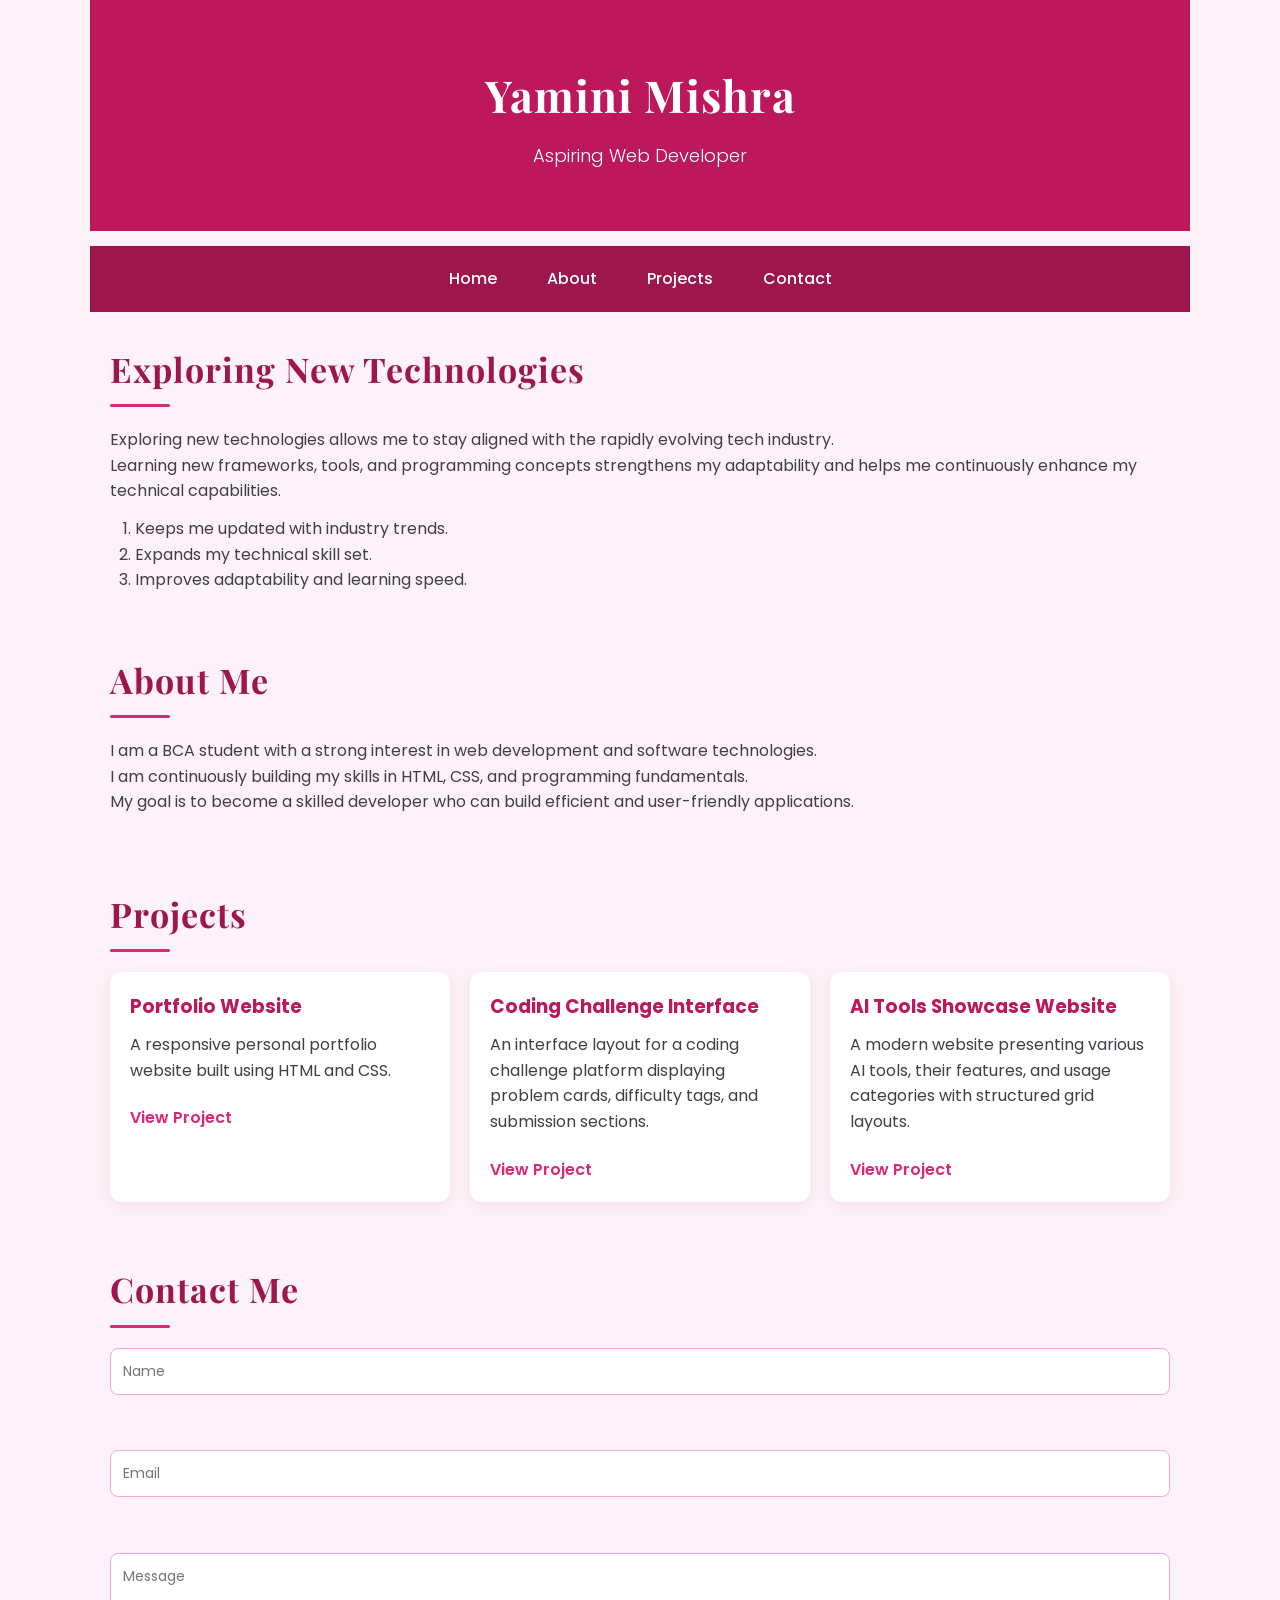
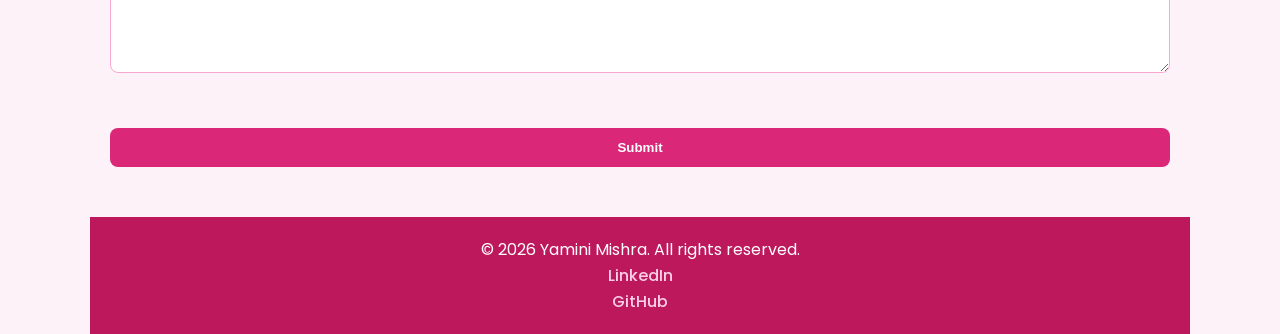
==== index.html @ a83ea960 "Add files via upload Initial portfolio uploaded" ====
<!DOCTYPE html>
<!-- Declares the document type and HTML5 version -->
<html lang="en">
<!-- Root element of the webpage-->

<head>
    <meta charset="UTF-8">
    <title>Portfolio</title>
    <!-- Title displayed in browser tab -->
    <link rel="stylesheet" href="style.css">
    <!-- Links external CSS file for styling -->
</head>

<body>
    <!-- Main content of the webpage -->

    <!-- Header Section -->
    <header>
        <h1>Yamini Mishra</h1>
        <p>Aspiring Web Developer</p>
    </header>

    <!-- Navigation Menu -->
    <nav>
        <ul>
            <li><a href="#home">Home</a></li>
            <li><a href="#about">About</a></li>
            <li><a href="#projects">Projects</a></li>
            <li><a href="#contact">Contact</a></li>
        </ul>
    </nav>

    <!-- Home Section -->
    <section id="home">
        <h2>Exploring New Technologies</h2>
        <p>
            Exploring new technologies allows me to stay aligned with the rapidly evolving tech industry.<br>
            Learning new frameworks, tools, and programming concepts strengthens my adaptability and helps me continuously enhance my technical capabilities.
        </p>

        <ol>
            <li>Keeps me updated with industry trends.</li>
            <li>Expands my technical skill set.</li>
            <li>Improves adaptability and learning speed.</li>
        </ol>
    </section>

    <!-- About Section -->
    <section id="about">
        <h2>About Me</h2>
        <p>
            I am a BCA student with a strong interest in web development and software technologies.<br>
            I am continuously building my skills in HTML, CSS, and programming fundamentals.<br>
            My goal is to become a skilled developer who can build efficient and user-friendly applications.
        </p>
    </section>

    <!-- Projects Section -->
    <section id="projects">
        <h2>Projects</h2>

        <div class="project-container">

            <div class="project-card">
                <h3>Portfolio Website</h3>
                <p>A responsive personal portfolio website built using HTML and CSS.</p>
                <a href="#">View Project</a>
            </div>

            <div class="project-card">
                <h3>Coding Challenge Interface</h3>
                <p>An interface layout for a coding challenge platform displaying problem cards, difficulty tags, and submission sections.</p>
                <a href="#">View Project</a>
            </div>

            <div class="project-card">
                <h3>AI Tools Showcase Website</h3>
                <p>A modern website presenting various AI tools, their features, and usage categories with structured grid layouts.</p>
                <a href="#">View Project</a>
            </div>

        </div>
    </section>

    <!-- Contact Section -->
    <section id="contact">
        <h2>Contact Me</h2>

        <form>
            <input type="text" placeholder="Name" required><br>
            <input type="email" placeholder="Email" required><br>
            <textarea placeholder="Message" required></textarea><br>
            <button type="submit">Submit</button>
        </form>
    </section>

    <!-- Footer Section -->
    <footer>
        <p>© 2026 Yamini Mishra. All rights reserved.</p>
        <a href="https://www.linkedin.com/in/yaminimishra0804/">LinkedIn</a><br>
        <a href="https://github.com/yaminimishra08/">GitHub</a>
    </footer>

</body>

</html>
---- style.css ----
/* ===============================
   Google Fonts Import
================================= */
/* Playfair Display for headings & Poppins for body */
@import url('https://fonts.googleapis.com/css2?family=Playfair+Display:wght@600;700&family=Poppins:wght@300;400;500;600&display=swap');


/* ===============================
   Reset Default Browser Styling
================================= */
* {
    margin: 0;
    padding: 0;
    box-sizing: border-box;
}


/* ===============================
   Body Styling
================================= */
body {
   /* Sets overall background & font */
    font-family: 'Poppins', sans-serif;
    background-color: #fdf2f8;   /* Soft elegant pink background */
    color: #3f3f46;
    line-height: 1.6;
}


/* ===============================
   Center Main Layout Content
================================= */
section,
header,
nav,
footer {
    max-width: 1100px;
    margin: auto;
}


/* ===============================
    Header Section
================================= */
header {
    background: #be185d;        /* Deep classy pink */
    color: white;
    text-align: center;
    padding: 60px 20px;         /* Increased padding */
    margin-bottom: 15px;        /* Creates separation from navigation */
}

/* Main Name Styling */
header h1 {
    font-family: 'Playfair Display', serif;
    font-size: 44px;
    margin-bottom: 12px;
    letter-spacing: 1px;        /* Makes text wider */
}

/* Tagline Styling */
header p {
    font-size: 18px;
    font-weight: 300;
}


/* ===============================
   Navigation Bar
================================= */
nav {
    background: #9d174d;
    padding: 8px 0;             /* Adds vertical */
}

nav ul {
    display: flex;
    justify-content: center;
    list-style: none;
}

nav li {
    margin: 12px 25px;          /* Slightly reduced spacing */
}

nav a {
    text-decoration: none;
    color: white;
    font-weight: 500;
    transition: 0.3s ease;
}

nav a:hover {
    color: #fbcfe8;             /* Soft pink hover */
}


/* ===============================
   Section Spacing
   Reduced vertical gaps
================================= */
section {
    padding: 30px 20px;
}


/* ===============================
   Section Headings
================================= */
h2 {
    font-family: 'Playfair Display', serif;
    font-size: 34px;
    color: #9d174d;
    margin-bottom: 20px;
    letter-spacing: 1px;
}

/* Decorative underline below headings */
h2::after {
    content: "";
    display: block;
    width: 60px;
    height: 3px;
    background-color: #db2777;
    margin-top: 8px;
    border-radius: 2px;
}


/* Paragraph Spacing */
section p {
    margin-bottom: 12px;
}

/* Ordered List Styling */
ol {
    margin-left: 25px;
    margin-top: 8px;
}


/* ===============================
   Projects Section (Flexbox)
================================= */
.project-container {
    display: flex;
    gap: 20px;
    flex-wrap: wrap;
}

.project-card {
    background: white;
    flex: 1 1 30%;
    padding: 20px;
    border-radius: 12px;
    box-shadow: 0 4px 15px rgba(190, 24, 93, 0.08);
    transition: transform 0.3s ease;
}

.project-card:hover {
    transform: translateY(-5px);
}

.project-card h3 {
    margin-bottom: 10px;
    color: #be185d;
}

.project-card a {
    display: inline-block;
    margin-top: 10px;
    text-decoration: none;
    color: #db2777;
    font-weight: 600;
}

.project-card a:hover {
    text-decoration: underline;
}


/* ===============================
   Contact Form Styling
================================= */
form {
    display: flex;
    flex-direction: column;
    gap: 15px;
    margin-top: 15px;          /* Reduced top spacing */
}

input,
textarea {
    padding: 12px;
    border: 1px solid #f9a8d4;
    border-radius: 8px;
    font-family: inherit;
    font-size: 14px;
}

textarea {
    min-height: 120px;
    resize: vertical;
}

/* Submit Button */
button {
    padding: 12px;
    border: none;
    border-radius: 8px;
    background-color: #db2777;
    color: white;
    font-weight: 600;
    cursor: pointer;
    transition: 0.3s ease;
}

button:hover {
    background-color: #9d174d;
}


/* ===============================
   Footer Section
================================= */
footer {
    background: #be185d;
    color: white;
    text-align: center;
    padding: 20px;
    margin-top: 20px;          /* Reduced from 40px */
}

footer a {
    color: #fbcfe8;
    text-decoration: none;
    margin: 0 10px;
    font-weight: 500;
}

footer a:hover {
    text-decoration: underline;
}


/* ===============================
   Responsive Design
================================= */
@media (max-width: 768px) {

    nav ul {
        flex-direction: column;
        align-items: center;
    }

    .project-container {
        flex-direction: column;
    }

    header h1 {
        font-size: 30px;
    }

    h2 {
        font-size: 24px;
    }
}
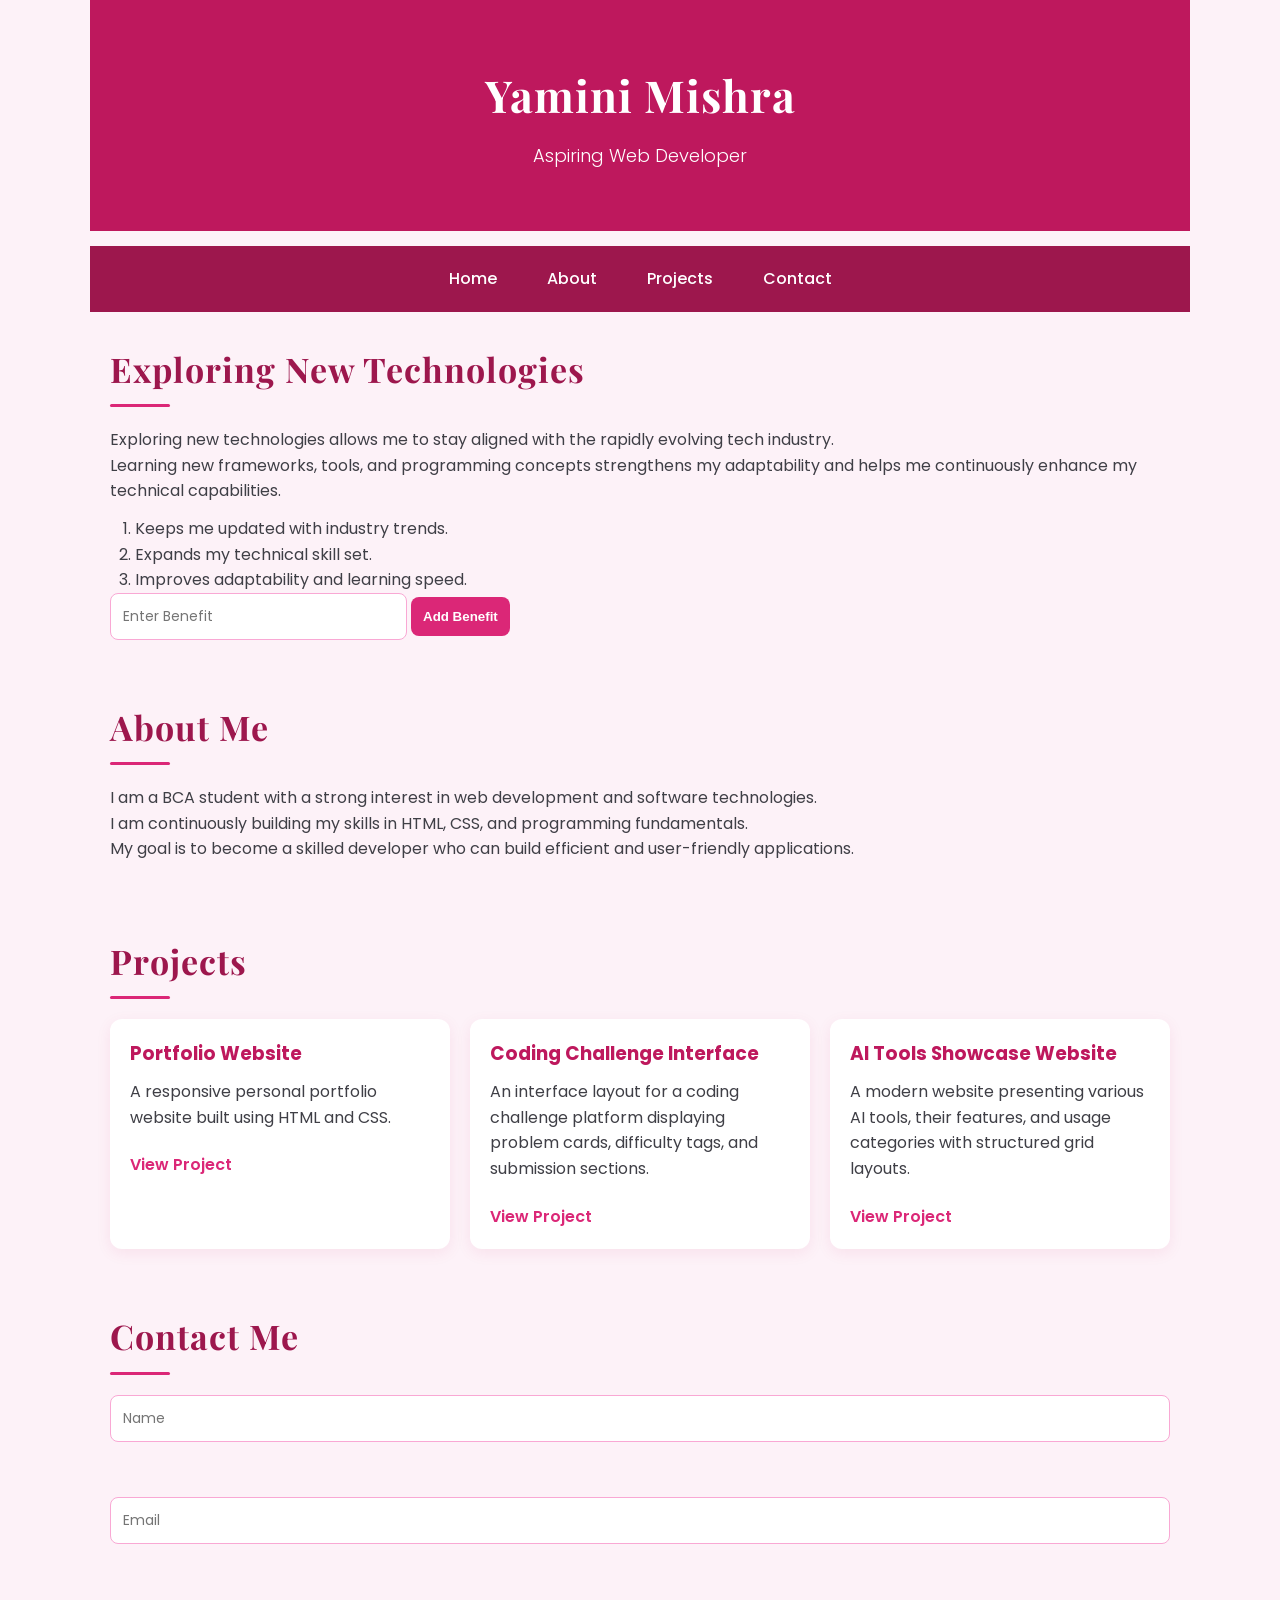
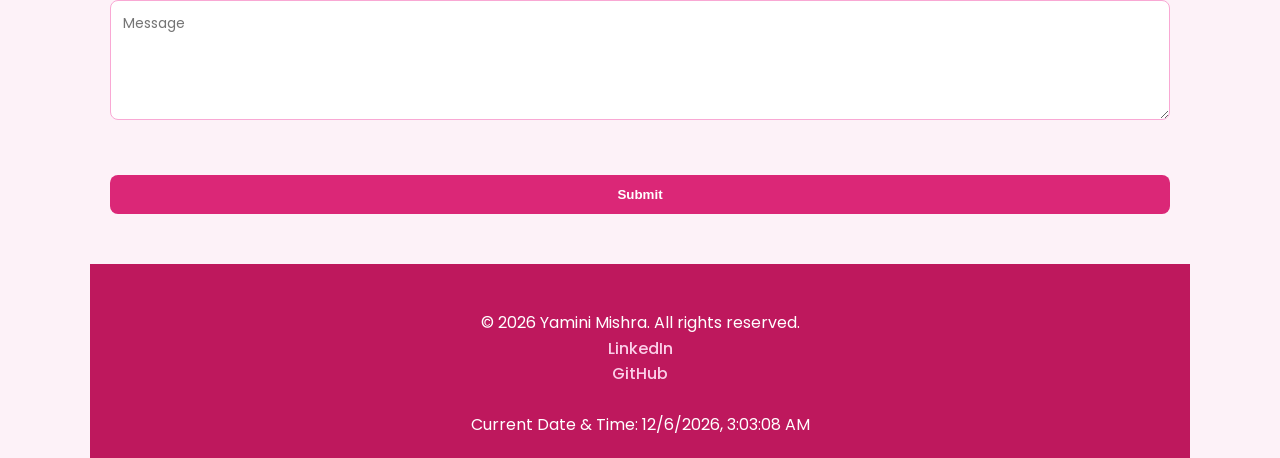
==== commit 57d4f28f: "Update index.html Linked script.js to HTML" ====
--- a/index.html
+++ b/index.html
@@ -1,19 +1,22 @@
+<!-- Declares the document type and HTML5 version -->
 <!DOCTYPE html>
-<!-- Declares the document type and HTML5 version -->
+<!-- Root element of the webpage-->
 <html lang="en">
-<!-- Root element of the webpage-->
 
 <head>
     <meta charset="UTF-8">
+    <!-- Title displayed in browser tab -->
     <title>Portfolio</title>
-    <!-- Title displayed in browser tab -->
+    <!-- Links external CSS file for styling -->
     <link rel="stylesheet" href="style.css">
-    <!-- Links external CSS file for styling -->
 </head>
 
+
+<!-- ===========================
+   Main content of the webpage 
+  ============================== -->
 <body>
-    <!-- Main content of the webpage -->
-
+    
     <!-- Header Section -->
     <header>
         <h1>Yamini Mishra</h1>
@@ -38,11 +41,16 @@
             Learning new frameworks, tools, and programming concepts strengthens my adaptability and helps me continuously enhance my technical capabilities.
         </p>
 
-        <ol>
+        <ol id="benefitsList">
             <li>Keeps me updated with industry trends.</li>
             <li>Expands my technical skill set.</li>
             <li>Improves adaptability and learning speed.</li>
         </ol>
+
+        <!-- Adds new Benefits in the list -->
+        <input type="text" id="hobbyInput" placeholder="Enter Benefit"> 
+        <button id="addBtn">Add Benefit</button>
+
     </section>
 
     <!-- About Section -->
@@ -94,13 +102,21 @@
         </form>
     </section>
 
-    <!-- Footer Section -->
-    <footer>
+    <!--=======================
+           Footer Section 
+     ========================= -->
+    <footer><br>
         <p>© 2026 Yamini Mishra. All rights reserved.</p>
         <a href="https://www.linkedin.com/in/yaminimishra0804/">LinkedIn</a><br>
         <a href="https://github.com/yaminimishra08/">GitHub</a>
+        <br>
+        <br>
+        <!-- Adds Current Date and Time -->
+        <p>Current Date & Time: <span id="datetime"> </span> </p>
     </footer>
 
+    <!-- Links external JS file -->
+    <script src="script.js"></script>
+
 </body>
-
-</html>+</html>
